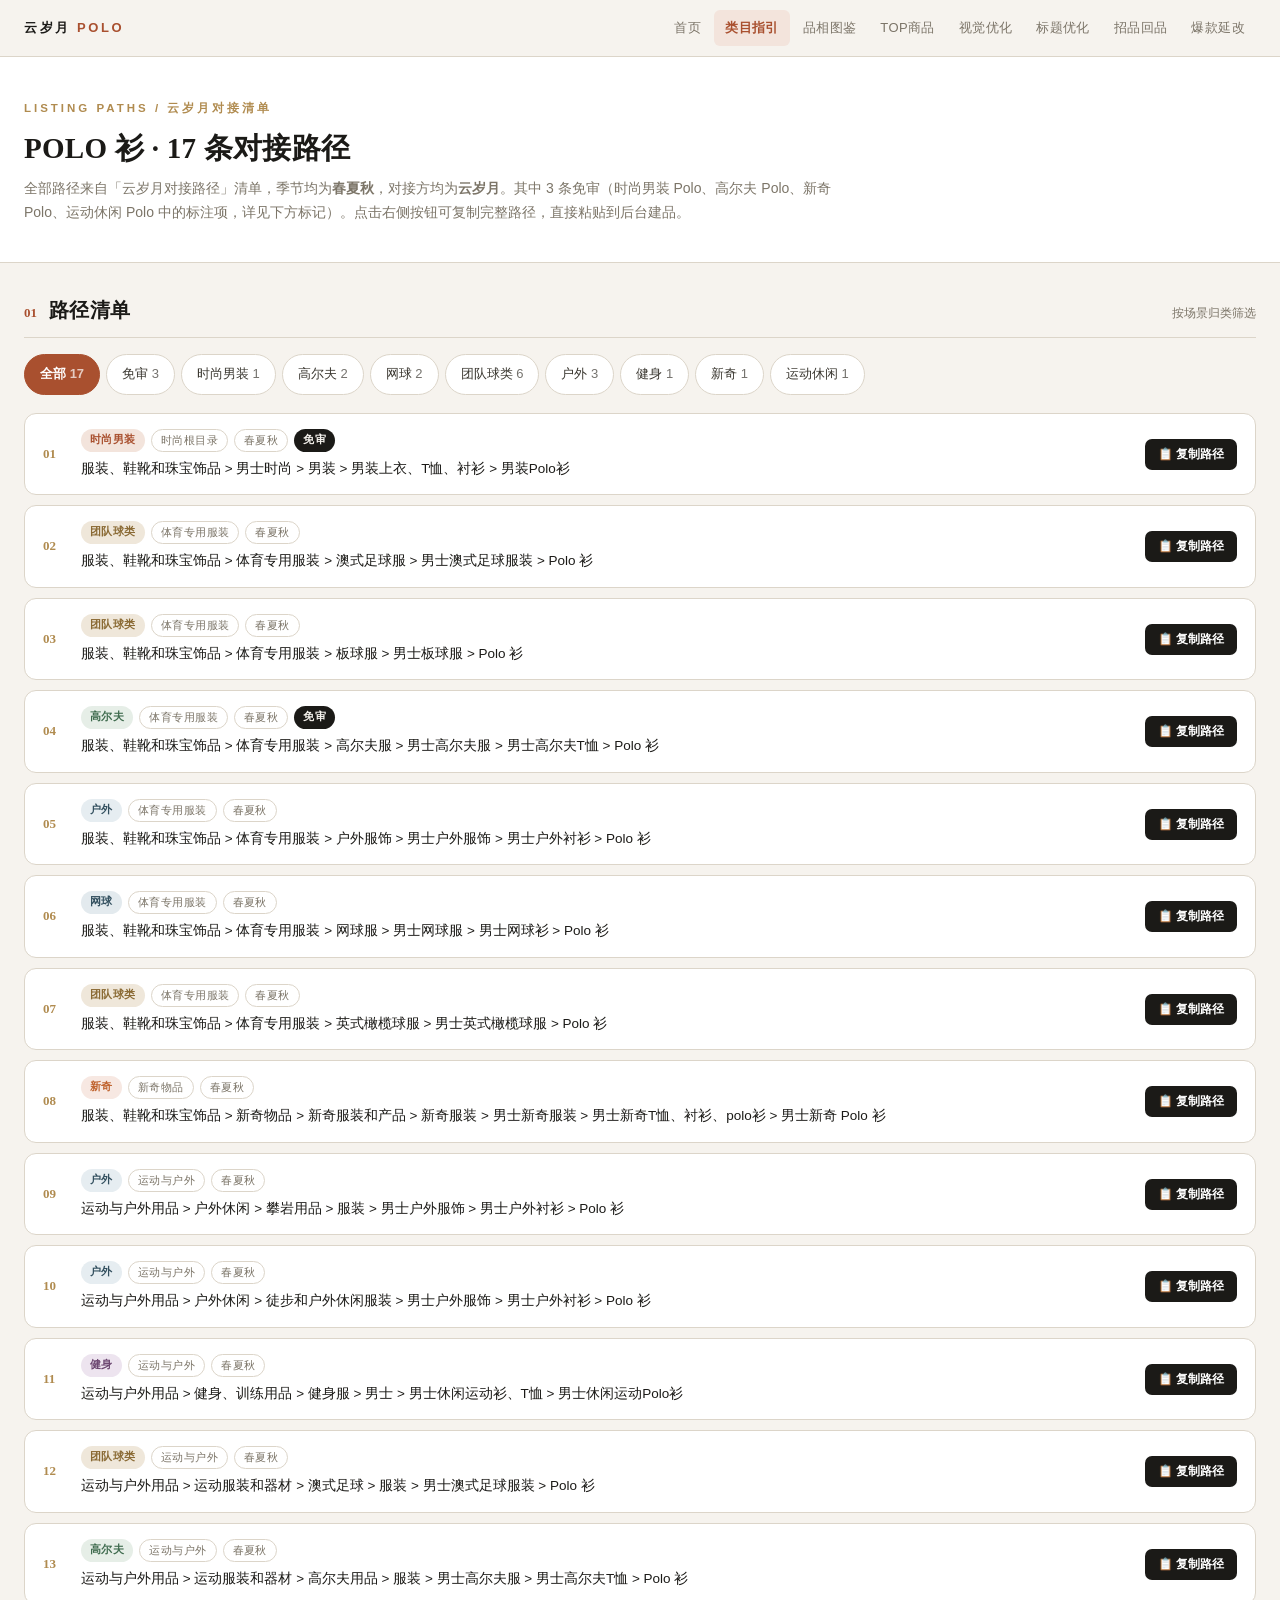
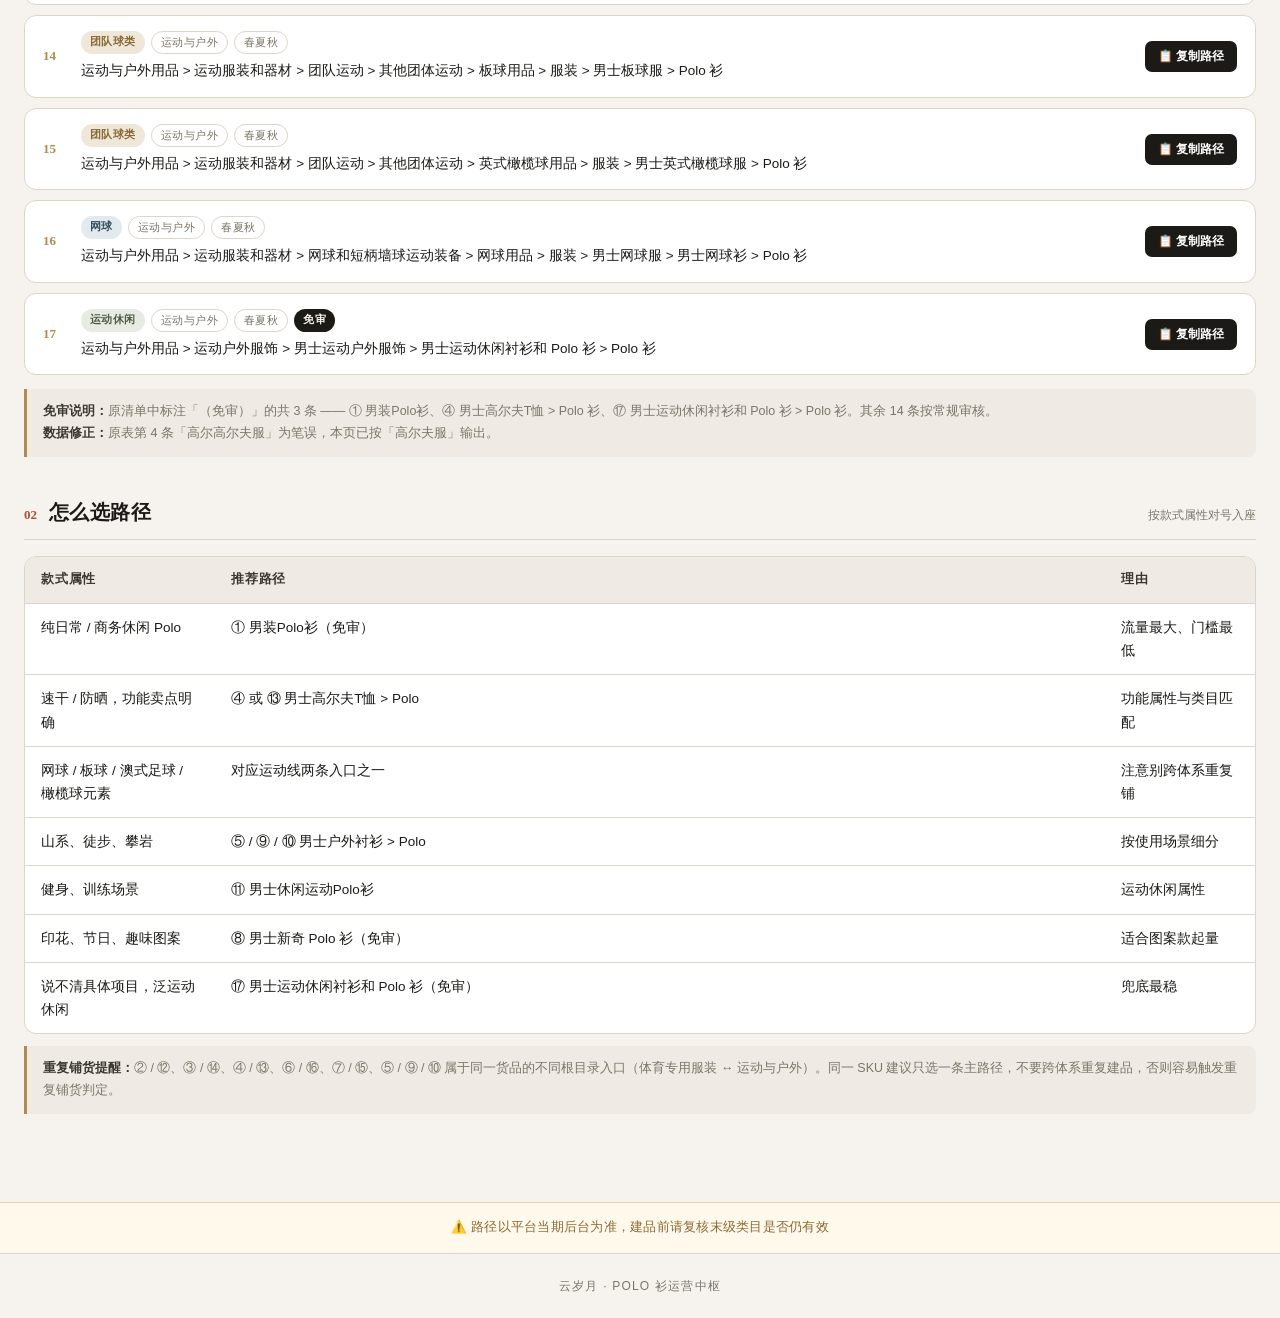
==== category-guide.html @ 5948c536 "Add files via upload" ====
<!DOCTYPE html>
<html lang="zh-CN">
<head>
<meta charset="UTF-8">
<meta name="viewport" content="width=device-width,initial-scale=1.0">
<title>类目指引 · POLO 衫对接路径</title>
<link rel="stylesheet" href="style.css">
</head>
<body>

<div class="ys-nav"><div class="in">
  <div class="brand">云岁月 <em>POLO</em></div>
  <div class="links">
    <a href="index.html">首页</a>
    <a href="category-guide.html" class="on">类目指引</a>
    <a href="appearance.html">品相图鉴</a>
    <a href="top-goods.html">TOP商品</a>
    <a href="visual.html">视觉优化</a>
    <a href="title.html">标题优化</a>
    <a href="recruit.html">招品回品</a>
    <a href="ideas.html">爆款延改</a>
  </div>
</div></div>

<div class="page-head"><div class="in">
  <div class="kicker">Listing Paths / 云岁月对接清单</div>
  <h1 class="serif">POLO 衫 · 17 条对接路径</h1>
  <p class="lead">全部路径来自「云岁月对接路径」清单，季节均为<b>春夏秋</b>，对接方均为<b>云岁月</b>。其中 3 条免审（时尚男装 Polo、高尔夫 Polo、新奇 Polo、运动休闲 Polo 中的标注项，详见下方标记）。点击右侧按钮可复制完整路径，直接粘贴到后台建品。</p>
</div></div>

<div class="container">

  <div class="section">
    <div class="section-title"><span class="no">01</span><h2>路径清单</h2><span class="hint">按场景归类筛选</span></div>
    <div class="tabs" id="tabs"><div class="tab active" onclick="filterCat('all',this)">全部 <span style="opacity:.7">17</span></div><div class="tab" onclick="filterCat('免审',this)">免审 <span style="opacity:.7">3</span></div><div class="tab" onclick="filterCat('时尚男装',this)">时尚男装 <span style="opacity:.7">1</span></div><div class="tab" onclick="filterCat('高尔夫',this)">高尔夫 <span style="opacity:.7">2</span></div><div class="tab" onclick="filterCat('网球',this)">网球 <span style="opacity:.7">2</span></div><div class="tab" onclick="filterCat('团队球类',this)">团队球类 <span style="opacity:.7">6</span></div><div class="tab" onclick="filterCat('户外',this)">户外 <span style="opacity:.7">3</span></div><div class="tab" onclick="filterCat('健身',this)">健身 <span style="opacity:.7">1</span></div><div class="tab" onclick="filterCat('新奇',this)">新奇 <span style="opacity:.7">1</span></div><div class="tab" onclick="filterCat('运动休闲',this)">运动休闲 <span style="opacity:.7">1</span></div></div>
    <div id="pathList">
    <div class="path-card" data-cat="时尚男装" data-free="1">
      <div class="path-no">01</div>
      <div class="path-main">
        <div class="path-meta"><span class="badge b-fashion">时尚男装</span><span class="badge b-season">时尚根目录</span><span class="badge b-season">春夏秋</span><span class="badge b-free">免审</span></div>
        <div class="path-text">服装、鞋靴和珠宝饰品 &gt; 男士时尚 &gt; 男装 &gt; 男装上衣、T恤、衬衫 &gt; 男装Polo衫</div>
      </div>
      <button class="copy-btn" data-path="服装、鞋靴和珠宝饰品 &gt; 男士时尚 &gt; 男装 &gt; 男装上衣、T恤、衬衫 &gt; 男装Polo衫" onclick="copyPath(this, this.dataset.path)">📋 复制路径</button>
    </div>
    <div class="path-card" data-cat="团队球类" data-free="0">
      <div class="path-no">02</div>
      <div class="path-main">
        <div class="path-meta"><span class="badge b-team">团队球类</span><span class="badge b-season">体育专用服装</span><span class="badge b-season">春夏秋</span></div>
        <div class="path-text">服装、鞋靴和珠宝饰品 &gt; 体育专用服装 &gt; 澳式足球服 &gt; 男士澳式足球服装 &gt; Polo 衫</div>
      </div>
      <button class="copy-btn" data-path="服装、鞋靴和珠宝饰品 &gt; 体育专用服装 &gt; 澳式足球服 &gt; 男士澳式足球服装 &gt; Polo 衫" onclick="copyPath(this, this.dataset.path)">📋 复制路径</button>
    </div>
    <div class="path-card" data-cat="团队球类" data-free="0">
      <div class="path-no">03</div>
      <div class="path-main">
        <div class="path-meta"><span class="badge b-team">团队球类</span><span class="badge b-season">体育专用服装</span><span class="badge b-season">春夏秋</span></div>
        <div class="path-text">服装、鞋靴和珠宝饰品 &gt; 体育专用服装 &gt; 板球服 &gt; 男士板球服 &gt; Polo 衫</div>
      </div>
      <button class="copy-btn" data-path="服装、鞋靴和珠宝饰品 &gt; 体育专用服装 &gt; 板球服 &gt; 男士板球服 &gt; Polo 衫" onclick="copyPath(this, this.dataset.path)">📋 复制路径</button>
    </div>
    <div class="path-card" data-cat="高尔夫" data-free="1">
      <div class="path-no">04</div>
      <div class="path-main">
        <div class="path-meta"><span class="badge b-golf">高尔夫</span><span class="badge b-season">体育专用服装</span><span class="badge b-season">春夏秋</span><span class="badge b-free">免审</span></div>
        <div class="path-text">服装、鞋靴和珠宝饰品 &gt; 体育专用服装 &gt; 高尔夫服 &gt; 男士高尔夫服 &gt; 男士高尔夫T恤 &gt; Polo 衫</div>
      </div>
      <button class="copy-btn" data-path="服装、鞋靴和珠宝饰品 &gt; 体育专用服装 &gt; 高尔夫服 &gt; 男士高尔夫服 &gt; 男士高尔夫T恤 &gt; Polo 衫" onclick="copyPath(this, this.dataset.path)">📋 复制路径</button>
    </div>
    <div class="path-card" data-cat="户外" data-free="0">
      <div class="path-no">05</div>
      <div class="path-main">
        <div class="path-meta"><span class="badge b-outdoor">户外</span><span class="badge b-season">体育专用服装</span><span class="badge b-season">春夏秋</span></div>
        <div class="path-text">服装、鞋靴和珠宝饰品 &gt; 体育专用服装 &gt; 户外服饰 &gt; 男士户外服饰 &gt; 男士户外衬衫 &gt; Polo 衫</div>
      </div>
      <button class="copy-btn" data-path="服装、鞋靴和珠宝饰品 &gt; 体育专用服装 &gt; 户外服饰 &gt; 男士户外服饰 &gt; 男士户外衬衫 &gt; Polo 衫" onclick="copyPath(this, this.dataset.path)">📋 复制路径</button>
    </div>
    <div class="path-card" data-cat="网球" data-free="0">
      <div class="path-no">06</div>
      <div class="path-main">
        <div class="path-meta"><span class="badge b-tennis">网球</span><span class="badge b-season">体育专用服装</span><span class="badge b-season">春夏秋</span></div>
        <div class="path-text">服装、鞋靴和珠宝饰品 &gt; 体育专用服装 &gt; 网球服 &gt; 男士网球服 &gt; 男士网球衫 &gt; Polo 衫</div>
      </div>
      <button class="copy-btn" data-path="服装、鞋靴和珠宝饰品 &gt; 体育专用服装 &gt; 网球服 &gt; 男士网球服 &gt; 男士网球衫 &gt; Polo 衫" onclick="copyPath(this, this.dataset.path)">📋 复制路径</button>
    </div>
    <div class="path-card" data-cat="团队球类" data-free="0">
      <div class="path-no">07</div>
      <div class="path-main">
        <div class="path-meta"><span class="badge b-team">团队球类</span><span class="badge b-season">体育专用服装</span><span class="badge b-season">春夏秋</span></div>
        <div class="path-text">服装、鞋靴和珠宝饰品 &gt; 体育专用服装 &gt; 英式橄榄球服 &gt; 男士英式橄榄球服 &gt; Polo 衫</div>
      </div>
      <button class="copy-btn" data-path="服装、鞋靴和珠宝饰品 &gt; 体育专用服装 &gt; 英式橄榄球服 &gt; 男士英式橄榄球服 &gt; Polo 衫" onclick="copyPath(this, this.dataset.path)">📋 复制路径</button>
    </div>
    <div class="path-card" data-cat="新奇" data-free="0">
      <div class="path-no">08</div>
      <div class="path-main">
        <div class="path-meta"><span class="badge b-novelty">新奇</span><span class="badge b-season">新奇物品</span><span class="badge b-season">春夏秋</span></div>
        <div class="path-text">服装、鞋靴和珠宝饰品 &gt; 新奇物品 &gt; 新奇服装和产品 &gt; 新奇服装 &gt; 男士新奇服装 &gt; 男士新奇T恤、衬衫、polo衫 &gt; 男士新奇 Polo 衫</div>
      </div>
      <button class="copy-btn" data-path="服装、鞋靴和珠宝饰品 &gt; 新奇物品 &gt; 新奇服装和产品 &gt; 新奇服装 &gt; 男士新奇服装 &gt; 男士新奇T恤、衬衫、polo衫 &gt; 男士新奇 Polo 衫" onclick="copyPath(this, this.dataset.path)">📋 复制路径</button>
    </div>
    <div class="path-card" data-cat="户外" data-free="0">
      <div class="path-no">09</div>
      <div class="path-main">
        <div class="path-meta"><span class="badge b-outdoor">户外</span><span class="badge b-season">运动与户外</span><span class="badge b-season">春夏秋</span></div>
        <div class="path-text">运动与户外用品 &gt; 户外休闲 &gt; 攀岩用品 &gt; 服装 &gt; 男士户外服饰 &gt; 男士户外衬衫 &gt; Polo 衫</div>
      </div>
      <button class="copy-btn" data-path="运动与户外用品 &gt; 户外休闲 &gt; 攀岩用品 &gt; 服装 &gt; 男士户外服饰 &gt; 男士户外衬衫 &gt; Polo 衫" onclick="copyPath(this, this.dataset.path)">📋 复制路径</button>
    </div>
    <div class="path-card" data-cat="户外" data-free="0">
      <div class="path-no">10</div>
      <div class="path-main">
        <div class="path-meta"><span class="badge b-outdoor">户外</span><span class="badge b-season">运动与户外</span><span class="badge b-season">春夏秋</span></div>
        <div class="path-text">运动与户外用品 &gt; 户外休闲 &gt; 徒步和户外休闲服装 &gt; 男士户外服饰 &gt; 男士户外衬衫 &gt; Polo 衫</div>
      </div>
      <button class="copy-btn" data-path="运动与户外用品 &gt; 户外休闲 &gt; 徒步和户外休闲服装 &gt; 男士户外服饰 &gt; 男士户外衬衫 &gt; Polo 衫" onclick="copyPath(this, this.dataset.path)">📋 复制路径</button>
    </div>
    <div class="path-card" data-cat="健身" data-free="0">
      <div class="path-no">11</div>
      <div class="path-main">
        <div class="path-meta"><span class="badge b-fitness">健身</span><span class="badge b-season">运动与户外</span><span class="badge b-season">春夏秋</span></div>
        <div class="path-text">运动与户外用品 &gt; 健身、训练用品 &gt; 健身服 &gt; 男士 &gt; 男士休闲运动衫、T恤 &gt; 男士休闲运动Polo衫</div>
      </div>
      <button class="copy-btn" data-path="运动与户外用品 &gt; 健身、训练用品 &gt; 健身服 &gt; 男士 &gt; 男士休闲运动衫、T恤 &gt; 男士休闲运动Polo衫" onclick="copyPath(this, this.dataset.path)">📋 复制路径</button>
    </div>
    <div class="path-card" data-cat="团队球类" data-free="0">
      <div class="path-no">12</div>
      <div class="path-main">
        <div class="path-meta"><span class="badge b-team">团队球类</span><span class="badge b-season">运动与户外</span><span class="badge b-season">春夏秋</span></div>
        <div class="path-text">运动与户外用品 &gt; 运动服装和器材 &gt; 澳式足球 &gt; 服装 &gt; 男士澳式足球服装 &gt; Polo 衫</div>
      </div>
      <button class="copy-btn" data-path="运动与户外用品 &gt; 运动服装和器材 &gt; 澳式足球 &gt; 服装 &gt; 男士澳式足球服装 &gt; Polo 衫" onclick="copyPath(this, this.dataset.path)">📋 复制路径</button>
    </div>
    <div class="path-card" data-cat="高尔夫" data-free="0">
      <div class="path-no">13</div>
      <div class="path-main">
        <div class="path-meta"><span class="badge b-golf">高尔夫</span><span class="badge b-season">运动与户外</span><span class="badge b-season">春夏秋</span></div>
        <div class="path-text">运动与户外用品 &gt; 运动服装和器材 &gt; 高尔夫用品 &gt; 服装 &gt; 男士高尔夫服 &gt; 男士高尔夫T恤 &gt; Polo 衫</div>
      </div>
      <button class="copy-btn" data-path="运动与户外用品 &gt; 运动服装和器材 &gt; 高尔夫用品 &gt; 服装 &gt; 男士高尔夫服 &gt; 男士高尔夫T恤 &gt; Polo 衫" onclick="copyPath(this, this.dataset.path)">📋 复制路径</button>
    </div>
    <div class="path-card" data-cat="团队球类" data-free="0">
      <div class="path-no">14</div>
      <div class="path-main">
        <div class="path-meta"><span class="badge b-team">团队球类</span><span class="badge b-season">运动与户外</span><span class="badge b-season">春夏秋</span></div>
        <div class="path-text">运动与户外用品 &gt; 运动服装和器材 &gt; 团队运动 &gt; 其他团体运动 &gt; 板球用品 &gt; 服装 &gt; 男士板球服 &gt; Polo 衫</div>
      </div>
      <button class="copy-btn" data-path="运动与户外用品 &gt; 运动服装和器材 &gt; 团队运动 &gt; 其他团体运动 &gt; 板球用品 &gt; 服装 &gt; 男士板球服 &gt; Polo 衫" onclick="copyPath(this, this.dataset.path)">📋 复制路径</button>
    </div>
    <div class="path-card" data-cat="团队球类" data-free="0">
      <div class="path-no">15</div>
      <div class="path-main">
        <div class="path-meta"><span class="badge b-team">团队球类</span><span class="badge b-season">运动与户外</span><span class="badge b-season">春夏秋</span></div>
        <div class="path-text">运动与户外用品 &gt; 运动服装和器材 &gt; 团队运动 &gt; 其他团体运动 &gt; 英式橄榄球用品 &gt; 服装 &gt; 男士英式橄榄球服 &gt; Polo 衫</div>
      </div>
      <button class="copy-btn" data-path="运动与户外用品 &gt; 运动服装和器材 &gt; 团队运动 &gt; 其他团体运动 &gt; 英式橄榄球用品 &gt; 服装 &gt; 男士英式橄榄球服 &gt; Polo 衫" onclick="copyPath(this, this.dataset.path)">📋 复制路径</button>
    </div>
    <div class="path-card" data-cat="网球" data-free="0">
      <div class="path-no">16</div>
      <div class="path-main">
        <div class="path-meta"><span class="badge b-tennis">网球</span><span class="badge b-season">运动与户外</span><span class="badge b-season">春夏秋</span></div>
        <div class="path-text">运动与户外用品 &gt; 运动服装和器材 &gt; 网球和短柄墙球运动装备 &gt; 网球用品 &gt; 服装 &gt; 男士网球服 &gt; 男士网球衫 &gt; Polo 衫</div>
      </div>
      <button class="copy-btn" data-path="运动与户外用品 &gt; 运动服装和器材 &gt; 网球和短柄墙球运动装备 &gt; 网球用品 &gt; 服装 &gt; 男士网球服 &gt; 男士网球衫 &gt; Polo 衫" onclick="copyPath(this, this.dataset.path)">📋 复制路径</button>
    </div>
    <div class="path-card" data-cat="运动休闲" data-free="1">
      <div class="path-no">17</div>
      <div class="path-main">
        <div class="path-meta"><span class="badge b-active">运动休闲</span><span class="badge b-season">运动与户外</span><span class="badge b-season">春夏秋</span><span class="badge b-free">免审</span></div>
        <div class="path-text">运动与户外用品 &gt; 运动户外服饰 &gt; 男士运动户外服饰 &gt; 男士运动休闲衬衫和 Polo 衫 &gt; Polo 衫</div>
      </div>
      <button class="copy-btn" data-path="运动与户外用品 &gt; 运动户外服饰 &gt; 男士运动户外服饰 &gt; 男士运动休闲衬衫和 Polo 衫 &gt; Polo 衫" onclick="copyPath(this, this.dataset.path)">📋 复制路径</button>
    </div>
    </div>
    <div id="emptyTip" style="display:none;text-align:center;color:var(--muted);padding:40px 0;font-size:13px">该分类暂无路径</div>
    <div class="note" style="margin-top:14px">
      <b>免审说明：</b>原清单中标注「（免审）」的共 3 条 —— ① 男装Polo衫、④ 男士高尔夫T恤 &gt; Polo 衫、⑰ 男士运动休闲衬衫和 Polo 衫 &gt; Polo 衫。其余 14 条按常规审核。<br>
      <b>数据修正：</b>原表第 4 条「高尔高尔夫服」为笔误，本页已按「高尔夫服」输出。
    </div>
  </div>

  <div class="section">
    <div class="section-title"><span class="no">02</span><h2>怎么选路径</h2><span class="hint">按款式属性对号入座</span></div>
    <div class="tablewrap">
      <table>
        <thead><tr><th style="width:190px">款式属性</th><th>推荐路径</th><th style="width:150px">理由</th></tr></thead>
        <tbody>
          <tr><td>纯日常 / 商务休闲 Polo</td><td>① 男装Polo衫（免审）</td><td>流量最大、门槛最低</td></tr>
          <tr><td>速干 / 防晒，功能卖点明确</td><td>④ 或 ⑬ 男士高尔夫T恤 &gt; Polo</td><td>功能属性与类目匹配</td></tr>
          <tr><td>网球 / 板球 / 澳式足球 / 橄榄球元素</td><td>对应运动线两条入口之一</td><td>注意别跨体系重复铺</td></tr>
          <tr><td>山系、徒步、攀岩</td><td>⑤ / ⑨ / ⑩ 男士户外衬衫 &gt; Polo</td><td>按使用场景细分</td></tr>
          <tr><td>健身、训练场景</td><td>⑪ 男士休闲运动Polo衫</td><td>运动休闲属性</td></tr>
          <tr><td>印花、节日、趣味图案</td><td>⑧ 男士新奇 Polo 衫（免审）</td><td>适合图案款起量</td></tr>
          <tr><td>说不清具体项目，泛运动休闲</td><td>⑰ 男士运动休闲衬衫和 Polo 衫（免审）</td><td>兜底最稳</td></tr>
        </tbody>
      </table>
    </div>
    <div class="note" style="margin-top:12px">
      <b>重复铺货提醒：</b>② / ⑫、③ / ⑭、④ / ⑬、⑥ / ⑯、⑦ / ⑮、⑤ / ⑨ / ⑩ 属于同一货品的不同根目录入口（体育专用服装 ↔ 运动与户外）。同一 SKU 建议只选一条主路径，不要跨体系重复建品，否则容易触发重复铺货判定。
    </div>
  </div>

</div>

<div class="disclaimer">⚠️ 路径以平台当期后台为准，建品前请复核末级类目是否仍有效</div>
<div class="footer">云岁月 · POLO 衫运营中枢</div>

<script>
function copyPath(btn, text){
  var done = function(){
    var old = btn.innerHTML;
    btn.innerHTML = '✅ 已复制';
    btn.classList.add('copied');
    setTimeout(function(){ btn.innerHTML = old; btn.classList.remove('copied'); }, 1800);
  };
  if(navigator.clipboard && navigator.clipboard.writeText){
    navigator.clipboard.writeText(text).then(done).catch(function(){ fallback(text, done); });
  } else { fallback(text, done); }
}
function fallback(text, done){
  var ta = document.createElement('textarea');
  ta.value = text; ta.style.position='fixed'; ta.style.opacity='0';
  document.body.appendChild(ta); ta.select();
  try{ document.execCommand('copy'); done(); }catch(e){ alert('复制失败，请手动选择路径文本'); }
  document.body.removeChild(ta);
}
function filterCat(cat, tab){
  document.querySelectorAll('#tabs .tab').forEach(function(t){ t.classList.remove('active'); });
  tab.classList.add('active');
  var shown = 0;
  document.querySelectorAll('#pathList .path-card').forEach(function(c){
    var ok = cat === 'all' || (cat === '免审' ? c.dataset.free === '1' : c.dataset.cat === cat);
    c.style.display = ok ? '' : 'none';
    if(ok) shown++;
  });
  document.getElementById('emptyTip').style.display = shown ? 'none' : 'block';
}
</script>
</body>
</html>
---- style.css ----
/* ===== 云岁月 · POLO 衫运营中枢 ===== */
:root{
  --paper:#F6F3EE; --paper2:#EFEBE4; --panel:#FFFFFF;
  --ink:#1B1A17; --ink2:#3A3730; --muted:#7C7568; --line:#DCD5C9;
  --rust:#A9502F; --rust-soft:#F3E4DC; --slate:#33505F; --slate-soft:#E3EAEE;
  --gold:#B08B4F; --green:#3F6B4E; --green-soft:#E6EEE7;
  --shadow:0 1px 2px rgba(27,26,23,.05),0 10px 28px rgba(27,26,23,.06);
}
*{margin:0;padding:0;box-sizing:border-box}
body{
  background:var(--paper);color:var(--ink);line-height:1.72;font-size:15px;
  font-family:"PingFang SC","Hiragino Sans GB","Microsoft YaHei",-apple-system,BlinkMacSystemFont,"Segoe UI",sans-serif;
  -webkit-font-smoothing:antialiased;
}
a{text-decoration:none;color:inherit}
img{max-width:100%}
.serif{font-family:Georgia,"Times New Roman","Songti SC","Noto Serif SC",serif}

/* ---------- 顶部导航 ---------- */
.ys-nav{position:sticky;top:0;z-index:900;background:rgba(246,243,238,.94);
  backdrop-filter:blur(10px);border-bottom:1px solid var(--line)}
.ys-nav .in{max-width:1320px;margin:0 auto;padding:0 24px;height:56px;display:flex;align-items:center;gap:26px}
.ys-nav .brand{font-size:13px;letter-spacing:.2em;font-weight:700;white-space:nowrap}
.ys-nav .brand em{color:var(--rust);font-style:normal}
.ys-nav .links{margin-left:auto;display:flex;gap:2px;flex-wrap:wrap}
.ys-nav .links a{font-size:13px;color:var(--muted);padding:7px 11px;border-radius:6px;letter-spacing:.03em;transition:.18s}
.ys-nav .links a:hover{color:var(--ink);background:var(--paper2)}
.ys-nav .links a.on{color:var(--rust);font-weight:600;background:var(--rust-soft)}
@media(max-width:900px){
  .ys-nav .in{height:auto;padding:10px 16px;flex-direction:column;align-items:flex-start;gap:6px}
  .ys-nav .links{margin-left:0}
}

/* ---------- 页面头 ---------- */
.page-head{background:var(--panel);border-bottom:1px solid var(--line);padding:42px 24px 38px}
.page-head .in{max-width:1320px;margin:0 auto}
.kicker{font-size:11.5px;letter-spacing:.26em;color:var(--gold);font-weight:600;text-transform:uppercase}
.page-head h1{font-size:29px;line-height:1.35;margin:10px 0 8px;letter-spacing:.01em}
.page-head .lead{color:var(--muted);font-size:14px;max-width:840px}

.container{max-width:1320px;margin:0 auto;padding:30px 24px 20px}
.section{margin-bottom:38px}
.section-title{display:flex;align-items:baseline;gap:12px;margin-bottom:16px;padding-bottom:10px;border-bottom:1px solid var(--line);flex-wrap:wrap}
.section-title h2{font-size:20px;letter-spacing:.02em}
.section-title .no{font-family:Georgia,serif;font-size:13px;color:var(--rust);font-weight:700}
.section-title .hint{margin-left:auto;font-size:12px;color:var(--muted)}

/* ---------- 卡片 ---------- */
.card{background:var(--panel);border:1px solid var(--line);border-radius:14px;padding:26px;box-shadow:var(--shadow);margin-bottom:18px}
.card h2{font-size:19px;margin-bottom:12px}
.card h3{font-size:16px;color:var(--rust);margin:16px 0 8px}
.card p{color:var(--ink2);font-size:14px}

/* ---------- 统计 ---------- */
.stats{display:grid;grid-template-columns:repeat(auto-fit,minmax(140px,1fr));gap:14px;margin-top:26px}
.stat{background:var(--panel);border:1px solid var(--line);border-radius:12px;padding:18px 14px;text-align:center}
.stat .n{font-family:Georgia,serif;font-size:29px;font-weight:700;color:var(--rust);line-height:1.2}
.stat .l{font-size:12px;color:var(--muted);margin-top:4px;letter-spacing:.06em}

/* ---------- 入口卡 ---------- */
.entrance-grid{display:grid;grid-template-columns:repeat(auto-fit,minmax(228px,1fr));gap:16px}
.entrance-card{display:block;background:var(--panel);border:1px solid var(--line);border-radius:14px;padding:24px 20px;transition:.22s;box-shadow:var(--shadow)}
.entrance-card:hover{transform:translateY(-4px);border-color:var(--rust);box-shadow:0 14px 30px rgba(169,80,47,.14)}
.entrance-card .icon{font-size:25px;margin-bottom:10px}
.entrance-card .title{font-size:16px;font-weight:700}
.entrance-card .desc{font-size:12.5px;color:var(--muted);margin-top:6px;line-height:1.6}
.entrance-card .tagline{display:inline-block;margin-top:12px;font-size:11px;letter-spacing:.08em;color:var(--rust);background:var(--rust-soft);padding:2px 9px;border-radius:20px}

/* ---------- 标签页 ---------- */
.tabs{display:flex;gap:6px;flex-wrap:wrap;margin-bottom:18px}
.tab{padding:8px 15px;font-size:13px;color:var(--ink2);background:var(--panel);border:1px solid var(--line);border-radius:999px;cursor:pointer;transition:.18s;white-space:nowrap}
.tab:hover{border-color:var(--rust);color:var(--rust)}
.tab.active{background:var(--rust);border-color:var(--rust);color:#fff;font-weight:600}

/* ---------- 路径卡 ---------- */
.path-card{background:var(--panel);border:1px solid var(--line);border-radius:12px;padding:15px 18px;margin-bottom:10px;display:flex;align-items:center;gap:14px;transition:.18s}
.path-card:hover{border-color:var(--rust);box-shadow:0 6px 18px rgba(169,80,47,.1)}
.path-no{font-family:Georgia,serif;font-size:13px;color:var(--gold);font-weight:700;min-width:24px}
.path-main{flex:1;min-width:0}
.path-text{font-size:13.5px;color:var(--ink);word-break:break-all;line-height:1.6}
.path-meta{display:flex;gap:6px;flex-wrap:wrap;margin-bottom:6px}
.badge{display:inline-block;font-size:11px;padding:1px 9px;border-radius:20px;letter-spacing:.04em;font-weight:600}
.b-fashion{background:var(--rust-soft);color:var(--rust)}
.b-golf{background:var(--green-soft);color:var(--green)}
.b-tennis{background:var(--slate-soft);color:var(--slate)}
.b-team{background:#EFE7DA;color:#8A6A34}
.b-outdoor{background:#E6EDF1;color:#33505F}
.b-fitness{background:#EDE4EF;color:#6B4670}
.b-novelty{background:#F7E8E2;color:#C0642F}
.b-active{background:#E8EAE4;color:#4F5B45}
.b-free{background:#1B1A17;color:#F6F3EE}
.b-season{background:transparent;color:var(--muted);border:1px solid var(--line);font-weight:400}
.copy-btn{padding:7px 13px;font-size:12px;background:var(--ink);color:#fff;border:none;border-radius:7px;cursor:pointer;white-space:nowrap;transition:.2s;font-weight:600}
.copy-btn:hover{background:var(--rust)}
.copy-btn.copied{background:var(--green)}
@media(max-width:640px){
  .path-card{flex-wrap:wrap}
  .copy-btn{width:100%}
}

/* ---------- 表格 ---------- */
.tablewrap{overflow-x:auto;border:1px solid var(--line);border-radius:12px;background:var(--panel)}
table{width:100%;border-collapse:collapse;font-size:13.5px;min-width:640px}
th,td{padding:12px 16px;text-align:left;border-bottom:1px solid var(--line);vertical-align:top}
th{background:var(--paper2);font-size:12.5px;letter-spacing:.06em;color:var(--ink2);font-weight:700}
tr:last-child td{border-bottom:none}

/* ---------- 双栏品相对照 ---------- */
.duo{display:grid;grid-template-columns:1fr 1fr;gap:16px}
@media(max-width:900px){.duo{grid-template-columns:1fr}}
.panel{border:1px solid var(--line);border-radius:14px;padding:22px;background:var(--panel)}
.panel.s{border-top:4px solid var(--rust)}
.panel.a{border-top:4px solid var(--slate)}
.panel .tag{font-size:11px;letter-spacing:.14em;font-weight:700;padding:2px 9px;border-radius:20px;display:inline-block}
.panel.s .tag{background:var(--rust-soft);color:var(--rust)}
.panel.a .tag{background:var(--slate-soft);color:var(--slate)}
.panel h3{font-size:17px;margin:10px 0 6px}
.panel h3 span{font-size:12px;color:var(--muted);font-weight:400;margin-left:6px}
.panel .sum{font-size:13px;color:var(--muted);margin-bottom:12px}
.feats{list-style:none}
.feats li{display:flex;gap:10px;padding:7px 0;border-bottom:1px dashed var(--line);font-size:13px}
.feats li:last-child{border-bottom:none}
.feats li b{color:var(--rust);min-width:52px;flex-shrink:0;font-size:12.5px}
.feats li span{color:var(--ink2)}

/* ---------- 合规 ---------- */

/* ---------- 提示条 ---------- */
.note{background:var(--paper2);border-left:3px solid var(--gold);border-radius:0 8px 8px 0;padding:12px 16px;font-size:12.5px;color:var(--muted);line-height:1.75}
.note b{color:var(--ink2)}

/* ---------- 选项标签 ---------- */
.option-group{margin-bottom:16px}
.option-group h4{font-size:12.5px;letter-spacing:.08em;color:var(--slate);margin-bottom:8px;font-weight:700}
.option-tags{display:flex;flex-wrap:wrap;gap:6px}
.option-tag{padding:6px 13px;background:var(--paper2);border:1px solid var(--line);border-radius:20px;font-size:12.5px;cursor:pointer;transition:.18s;color:var(--ink2)}
.option-tag:hover{border-color:var(--rust);color:var(--rust)}
.option-tag.selected{background:var(--ink);color:#F6F3EE;border-color:var(--ink);font-weight:600}
.prompt-box{background:#141311;color:#C9D8B8;padding:18px 20px;border-radius:10px;font-family:"SFMono-Regular",Consolas,monospace;font-size:12.5px;line-height:1.9;margin:12px 0;white-space:pre-wrap;word-break:break-word;min-height:56px}
.title-result{background:#FFF9EC;border:1px solid #E4D3AE;border-radius:10px;padding:14px 16px;margin:10px 0}
.title-result .cn{font-size:15px;font-weight:700;color:var(--ink)}
.title-result .en{font-size:12.5px;color:var(--muted);font-style:italic;margin-top:4px;line-height:1.7}

/* ---------- 关键词卡 ---------- */
.kw-section{margin-bottom:18px}
.kw-section h4{font-size:12.5px;color:var(--slate);letter-spacing:.08em;margin-bottom:8px;display:flex;gap:8px;align-items:center}
.kw-section h4 .count{font-size:11px;color:var(--muted);font-weight:400;background:var(--paper2);padding:0 7px;border-radius:20px}
.kw-grid{display:grid;grid-template-columns:repeat(auto-fill,minmax(148px,1fr));gap:8px}
.kw-card{background:var(--panel);border:1px solid var(--line);border-radius:9px;padding:9px 11px;cursor:pointer;transition:.16s}
.kw-card:hover{border-color:var(--rust)}
.kw-card.selected{background:var(--ink);border-color:var(--ink)}
.kw-card.selected .kw-en,.kw-card.selected .kw-cn{color:#F6F3EE}
.kw-en{display:block;font-size:12.5px;font-weight:600;color:var(--ink)}
.kw-cn{display:block;font-size:11px;color:var(--muted);margin-top:2px}

/* ---------- 按钮 ---------- */
.btn{display:inline-block;padding:10px 20px;background:var(--ink);color:#fff;border:none;border-radius:9px;font-size:13.5px;font-weight:600;cursor:pointer;transition:.2s}
.btn:hover{background:var(--rust);transform:translateY(-1px)}
.btn-outline{background:transparent;color:var(--ink);border:1px solid var(--line)}
.btn-outline:hover{background:var(--paper2);color:var(--rust);border-color:var(--rust)}

/* ---------- 页脚 ---------- */
.disclaimer{text-align:center;padding:14px 20px;color:#8A6A34;font-size:12.5px;background:#FFF9EC;border-top:1px solid #E4D3AE;margin-top:30px;letter-spacing:.02em}
.footer{text-align:center;padding:22px;color:var(--muted);font-size:12px;background:var(--paper);border-top:1px solid var(--line);letter-spacing:.1em}

/* ---------- 图片缩放遮罩 ---------- */
.img-zoom-overlay{display:none;position:fixed;inset:0;background:rgba(20,19,17,.9);z-index:9999;justify-content:center;align-items:center;cursor:zoom-out}
.img-zoom-overlay.active{display:flex}
.img-zoom-overlay img{max-width:90%;max-height:90%;border-radius:6px}
.img-zoom-close{position:absolute;top:18px;right:28px;color:#F6F3EE;font-size:34px;cursor:pointer;line-height:1}

/* ---------- 网格图 ---------- */
.grid{display:grid;grid-template-columns:repeat(auto-fill,minmax(170px,1fr));gap:12px}
.grid img{width:100%;border-radius:8px;cursor:pointer;transition:transform .25s}
.grid img:hover{transform:scale(1.03)}

/* ---------- 通用汇总块 ---------- */
.summary-grid{display:grid;grid-template-columns:repeat(auto-fit,minmax(210px,1fr));gap:14px;margin-top:6px}
.summary-item{background:var(--paper2);border:1px solid var(--line);border-radius:10px;padding:16px}
.summary-item .num{font-family:Georgia,serif;font-size:13px;color:var(--rust);font-weight:700;letter-spacing:.1em}
.summary-item .title{font-size:14.5px;font-weight:700;margin:4px 0 4px}
.summary-item .desc{font-size:12px;color:var(--muted);line-height:1.7}
.info-banner{background:var(--panel);border:1px solid var(--line);border-left:4px solid var(--rust);border-radius:0 10px 10px 0;padding:16px 20px;margin-bottom:18px}
.info-banner h3{font-size:15px;margin-bottom:4px}
.info-banner p{font-size:12.5px;color:var(--muted)}
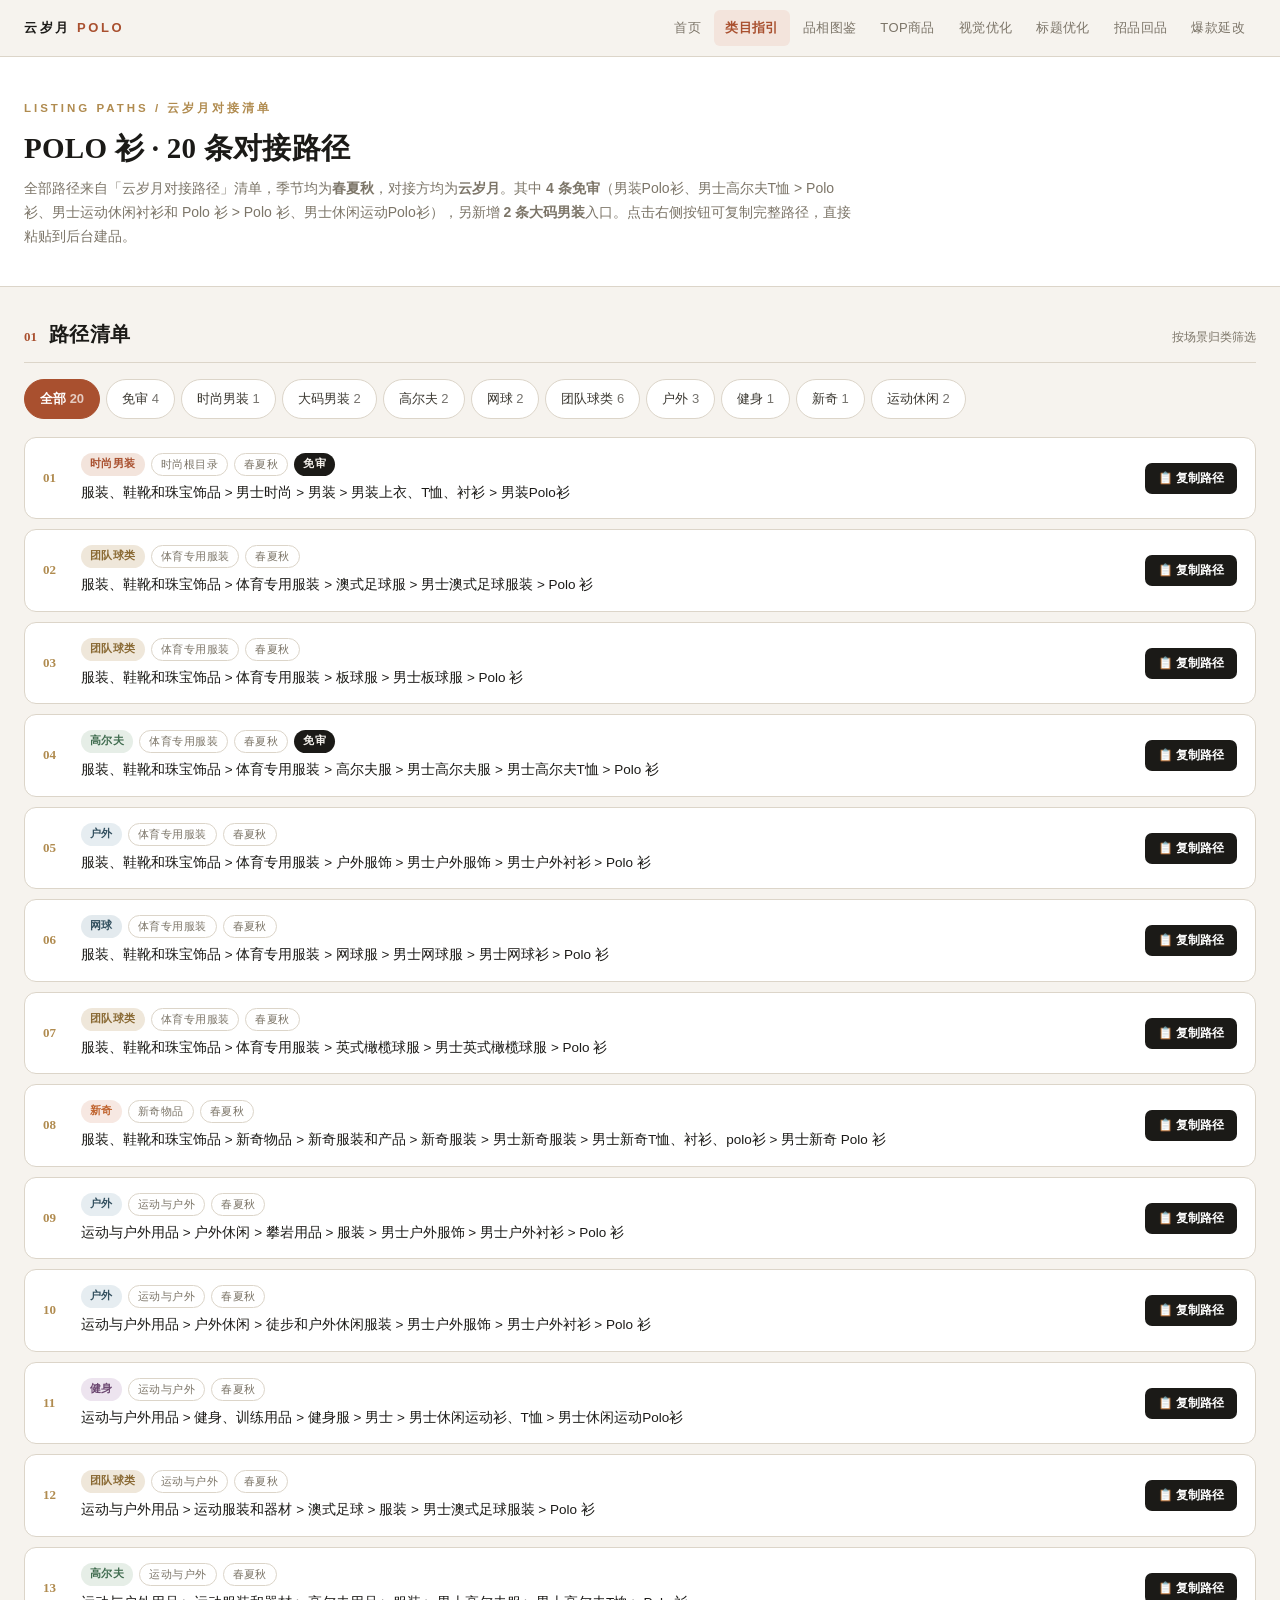
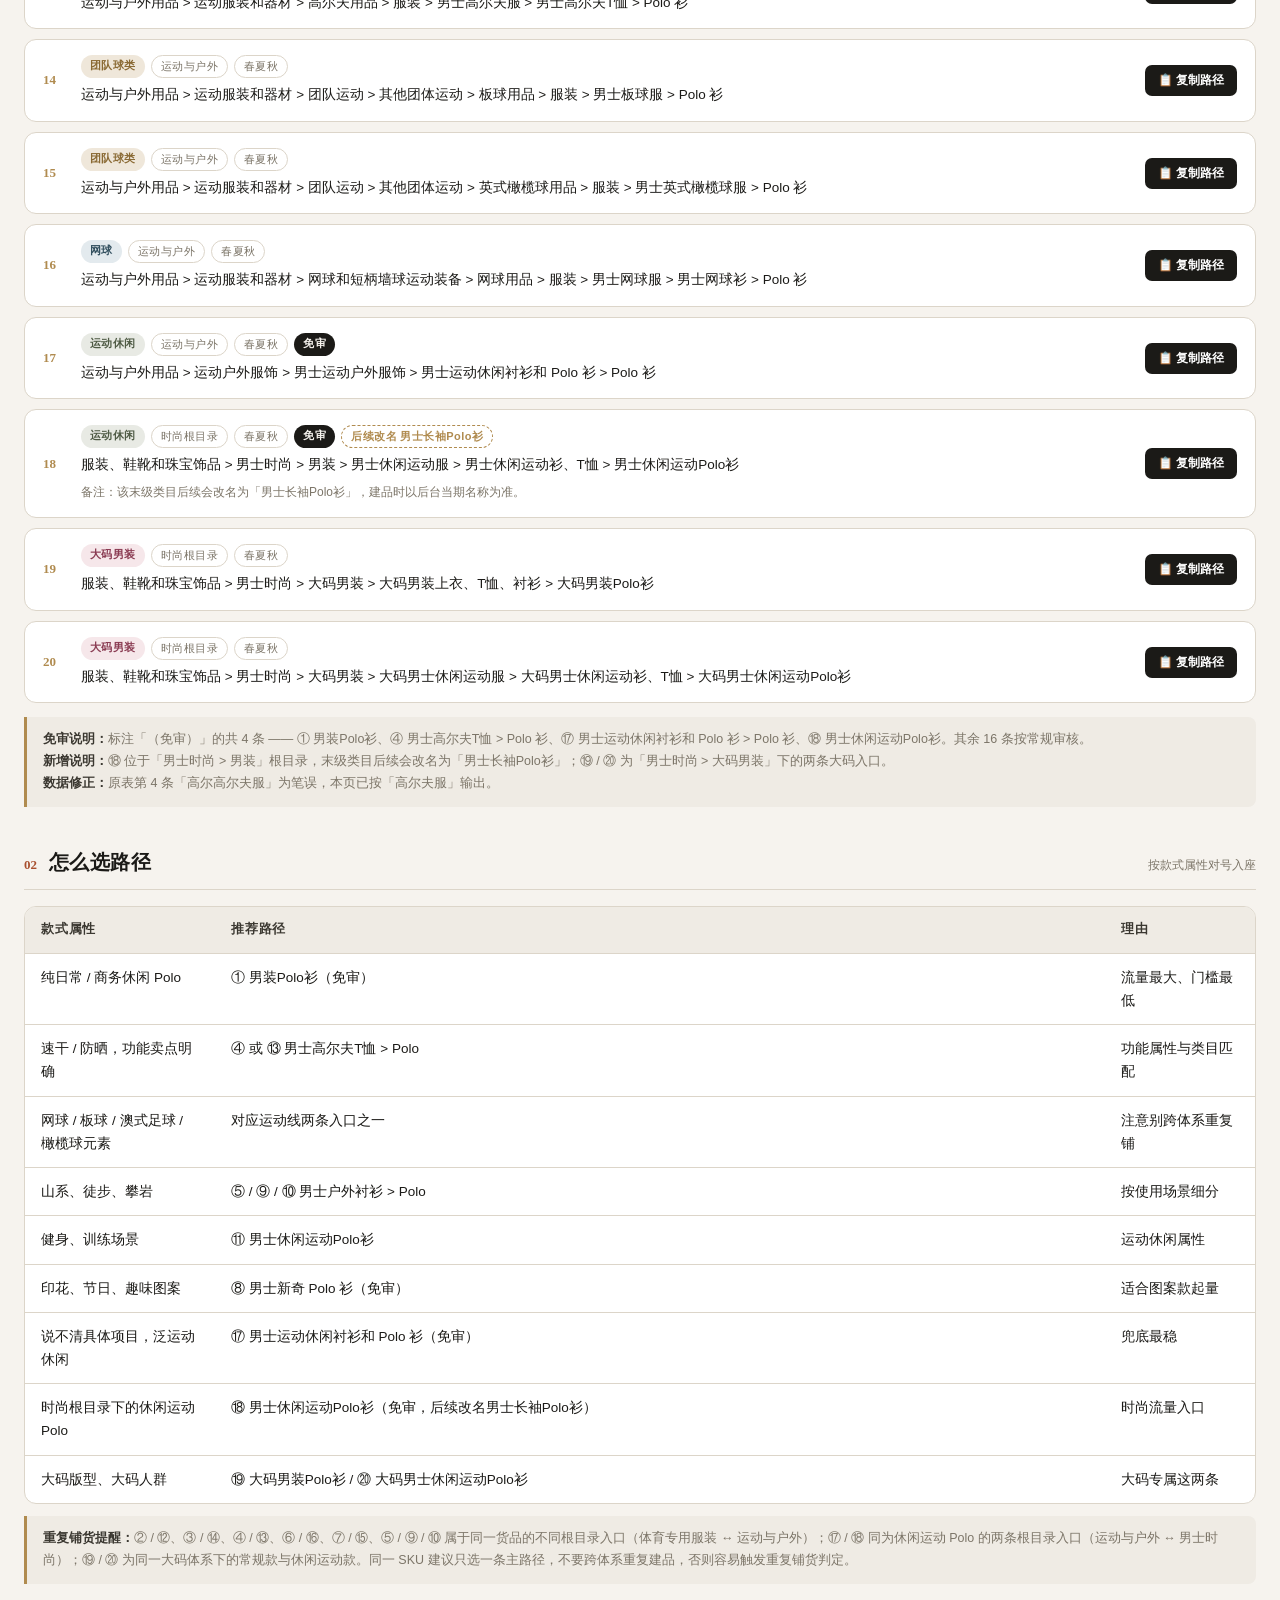
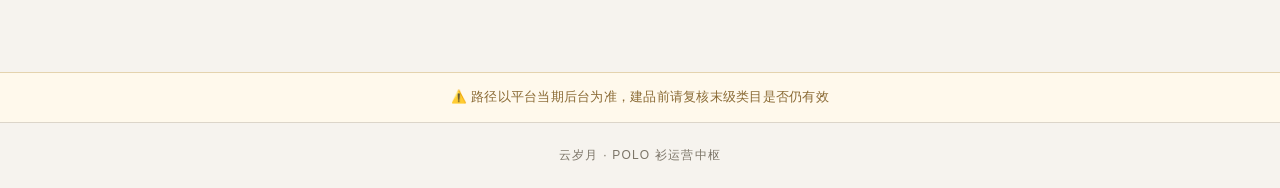
==== commit cae79958: "Add files via upload" ====
--- a/category-guide.html
+++ b/category-guide.html
@@ -24,15 +24,15 @@
 
 <div class="page-head"><div class="in">
   <div class="kicker">Listing Paths / 云岁月对接清单</div>
-  <h1 class="serif">POLO 衫 · 17 条对接路径</h1>
-  <p class="lead">全部路径来自「云岁月对接路径」清单，季节均为<b>春夏秋</b>，对接方均为<b>云岁月</b>。其中 3 条免审（时尚男装 Polo、高尔夫 Polo、新奇 Polo、运动休闲 Polo 中的标注项，详见下方标记）。点击右侧按钮可复制完整路径，直接粘贴到后台建品。</p>
+  <h1 class="serif">POLO 衫 · 20 条对接路径</h1>
+  <p class="lead">全部路径来自「云岁月对接路径」清单，季节均为<b>春夏秋</b>，对接方均为<b>云岁月</b>。其中 <b>4 条免审</b>（男装Polo衫、男士高尔夫T恤 &gt; Polo 衫、男士运动休闲衬衫和 Polo 衫 &gt; Polo 衫、男士休闲运动Polo衫），另新增 <b>2 条大码男装</b>入口。点击右侧按钮可复制完整路径，直接粘贴到后台建品。</p>
 </div></div>
 
 <div class="container">
 
   <div class="section">
     <div class="section-title"><span class="no">01</span><h2>路径清单</h2><span class="hint">按场景归类筛选</span></div>
-    <div class="tabs" id="tabs"><div class="tab active" onclick="filterCat('all',this)">全部 <span style="opacity:.7">17</span></div><div class="tab" onclick="filterCat('免审',this)">免审 <span style="opacity:.7">3</span></div><div class="tab" onclick="filterCat('时尚男装',this)">时尚男装 <span style="opacity:.7">1</span></div><div class="tab" onclick="filterCat('高尔夫',this)">高尔夫 <span style="opacity:.7">2</span></div><div class="tab" onclick="filterCat('网球',this)">网球 <span style="opacity:.7">2</span></div><div class="tab" onclick="filterCat('团队球类',this)">团队球类 <span style="opacity:.7">6</span></div><div class="tab" onclick="filterCat('户外',this)">户外 <span style="opacity:.7">3</span></div><div class="tab" onclick="filterCat('健身',this)">健身 <span style="opacity:.7">1</span></div><div class="tab" onclick="filterCat('新奇',this)">新奇 <span style="opacity:.7">1</span></div><div class="tab" onclick="filterCat('运动休闲',this)">运动休闲 <span style="opacity:.7">1</span></div></div>
+    <div class="tabs" id="tabs"><div class="tab active" onclick="filterCat('all',this)">全部 <span style="opacity:.7">20</span></div><div class="tab" onclick="filterCat('免审',this)">免审 <span style="opacity:.7">4</span></div><div class="tab" onclick="filterCat('时尚男装',this)">时尚男装 <span style="opacity:.7">1</span></div><div class="tab" onclick="filterCat('大码男装',this)">大码男装 <span style="opacity:.7">2</span></div><div class="tab" onclick="filterCat('高尔夫',this)">高尔夫 <span style="opacity:.7">2</span></div><div class="tab" onclick="filterCat('网球',this)">网球 <span style="opacity:.7">2</span></div><div class="tab" onclick="filterCat('团队球类',this)">团队球类 <span style="opacity:.7">6</span></div><div class="tab" onclick="filterCat('户外',this)">户外 <span style="opacity:.7">3</span></div><div class="tab" onclick="filterCat('健身',this)">健身 <span style="opacity:.7">1</span></div><div class="tab" onclick="filterCat('新奇',this)">新奇 <span style="opacity:.7">1</span></div><div class="tab" onclick="filterCat('运动休闲',this)">运动休闲 <span style="opacity:.7">2</span></div></div>
     <div id="pathList">
     <div class="path-card" data-cat="时尚男装" data-free="1">
       <div class="path-no">01</div>
@@ -170,10 +170,36 @@
       </div>
       <button class="copy-btn" data-path="运动与户外用品 &gt; 运动户外服饰 &gt; 男士运动户外服饰 &gt; 男士运动休闲衬衫和 Polo 衫 &gt; Polo 衫" onclick="copyPath(this, this.dataset.path)">📋 复制路径</button>
     </div>
+    <div class="path-card" data-cat="运动休闲" data-free="1">
+      <div class="path-no">18</div>
+      <div class="path-main">
+        <div class="path-meta"><span class="badge b-active">运动休闲</span><span class="badge b-season">时尚根目录</span><span class="badge b-season">春夏秋</span><span class="badge b-free">免审</span><span class="badge b-note">后续改名 男士长袖Polo衫</span></div>
+        <div class="path-text">服装、鞋靴和珠宝饰品 &gt; 男士时尚 &gt; 男装 &gt; 男士休闲运动服 &gt; 男士休闲运动衫、T恤 &gt; 男士休闲运动Polo衫</div>
+<div class="path-sub">备注：该末级类目后续会改名为「男士长袖Polo衫」，建品时以后台当期名称为准。</div>
+      </div>
+      <button class="copy-btn" data-path="服装、鞋靴和珠宝饰品 &gt; 男士时尚 &gt; 男装 &gt; 男士休闲运动服 &gt; 男士休闲运动衫、T恤 &gt; 男士休闲运动Polo衫" onclick="copyPath(this, this.dataset.path)">📋 复制路径</button>
+    </div>
+    <div class="path-card" data-cat="大码男装" data-free="0">
+      <div class="path-no">19</div>
+      <div class="path-main">
+        <div class="path-meta"><span class="badge b-plus">大码男装</span><span class="badge b-season">时尚根目录</span><span class="badge b-season">春夏秋</span></div>
+        <div class="path-text">服装、鞋靴和珠宝饰品 &gt; 男士时尚 &gt; 大码男装 &gt; 大码男装上衣、T恤、衬衫 &gt; 大码男装Polo衫</div>
+      </div>
+      <button class="copy-btn" data-path="服装、鞋靴和珠宝饰品 &gt; 男士时尚 &gt; 大码男装 &gt; 大码男装上衣、T恤、衬衫 &gt; 大码男装Polo衫" onclick="copyPath(this, this.dataset.path)">📋 复制路径</button>
+    </div>
+    <div class="path-card" data-cat="大码男装" data-free="0">
+      <div class="path-no">20</div>
+      <div class="path-main">
+        <div class="path-meta"><span class="badge b-plus">大码男装</span><span class="badge b-season">时尚根目录</span><span class="badge b-season">春夏秋</span></div>
+        <div class="path-text">服装、鞋靴和珠宝饰品 &gt; 男士时尚 &gt; 大码男装 &gt; 大码男士休闲运动服 &gt; 大码男士休闲运动衫、T恤 &gt; 大码男士休闲运动Polo衫</div>
+      </div>
+      <button class="copy-btn" data-path="服装、鞋靴和珠宝饰品 &gt; 男士时尚 &gt; 大码男装 &gt; 大码男士休闲运动服 &gt; 大码男士休闲运动衫、T恤 &gt; 大码男士休闲运动Polo衫" onclick="copyPath(this, this.dataset.path)">📋 复制路径</button>
+    </div>
     </div>
     <div id="emptyTip" style="display:none;text-align:center;color:var(--muted);padding:40px 0;font-size:13px">该分类暂无路径</div>
     <div class="note" style="margin-top:14px">
-      <b>免审说明：</b>原清单中标注「（免审）」的共 3 条 —— ① 男装Polo衫、④ 男士高尔夫T恤 &gt; Polo 衫、⑰ 男士运动休闲衬衫和 Polo 衫 &gt; Polo 衫。其余 14 条按常规审核。<br>
+      <b>免审说明：</b>标注「（免审）」的共 4 条 —— ① 男装Polo衫、④ 男士高尔夫T恤 &gt; Polo 衫、⑰ 男士运动休闲衬衫和 Polo 衫 &gt; Polo 衫、⑱ 男士休闲运动Polo衫。其余 16 条按常规审核。<br>
+      <b>新增说明：</b>⑱ 位于「男士时尚 &gt; 男装」根目录，末级类目后续会改名为「男士长袖Polo衫」；⑲ / ⑳ 为「男士时尚 &gt; 大码男装」下的两条大码入口。<br>
       <b>数据修正：</b>原表第 4 条「高尔高尔夫服」为笔误，本页已按「高尔夫服」输出。
     </div>
   </div>
@@ -191,11 +217,13 @@
           <tr><td>健身、训练场景</td><td>⑪ 男士休闲运动Polo衫</td><td>运动休闲属性</td></tr>
           <tr><td>印花、节日、趣味图案</td><td>⑧ 男士新奇 Polo 衫（免审）</td><td>适合图案款起量</td></tr>
           <tr><td>说不清具体项目，泛运动休闲</td><td>⑰ 男士运动休闲衬衫和 Polo 衫（免审）</td><td>兜底最稳</td></tr>
+          <tr><td>时尚根目录下的休闲运动 Polo</td><td>⑱ 男士休闲运动Polo衫（免审，后续改名男士长袖Polo衫）</td><td>时尚流量入口</td></tr>
+          <tr><td>大码版型、大码人群</td><td>⑲ 大码男装Polo衫 / ⑳ 大码男士休闲运动Polo衫</td><td>大码专属这两条</td></tr>
         </tbody>
       </table>
     </div>
     <div class="note" style="margin-top:12px">
-      <b>重复铺货提醒：</b>② / ⑫、③ / ⑭、④ / ⑬、⑥ / ⑯、⑦ / ⑮、⑤ / ⑨ / ⑩ 属于同一货品的不同根目录入口（体育专用服装 ↔ 运动与户外）。同一 SKU 建议只选一条主路径，不要跨体系重复建品，否则容易触发重复铺货判定。
+      <b>重复铺货提醒：</b>② / ⑫、③ / ⑭、④ / ⑬、⑥ / ⑯、⑦ / ⑮、⑤ / ⑨ / ⑩ 属于同一货品的不同根目录入口（体育专用服装 ↔ 运动与户外）；⑰ / ⑱ 同为休闲运动 Polo 的两条根目录入口（运动与户外 ↔ 男士时尚）；⑲ / ⑳ 为同一大码体系下的常规款与休闲运动款。同一 SKU 建议只选一条主路径，不要跨体系重复建品，否则容易触发重复铺货判定。
     </div>
   </div>
 
--- a/style.css
+++ b/style.css
@@ -183,3 +183,17 @@
 .info-banner{background:var(--panel);border:1px solid var(--line);border-left:4px solid var(--rust);border-radius:0 10px 10px 0;padding:16px 20px;margin-bottom:18px}
 .info-banner h3{font-size:15px;margin-bottom:4px}
 .info-banner p{font-size:12.5px;color:var(--muted)}
+
+/* ---------- 词库资质标记（标题优化） ---------- */
+.kw-card{position:relative}
+.kw-req{display:inline-block;margin-top:6px;font-size:10px;font-weight:700;letter-spacing:.05em;
+  color:#8A5A12;background:#FBEFD6;border:1px solid #E8C98A;border-radius:999px;padding:1px 8px;line-height:1.6}
+.kw-card.selected .kw-req{color:#F6E3BE;background:#4A3B22;border-color:#7A6238}
+.kw-tip{margin:14px 0 2px;padding:11px 14px;background:var(--rust-soft);border-left:3px solid var(--rust);
+  border-radius:0 8px 8px 0;font-size:12.5px;color:#7A3B22;line-height:1.8}
+.kw-tip b{color:var(--rust)}
+
+/* ---------- 大码 / 改名备注（类目指引） ---------- */
+.b-plus{background:#F6E7EA;color:#8A3B52}
+.b-note{background:transparent;color:var(--gold);border:1px dashed var(--gold);font-weight:600}
+.path-sub{font-size:12px;color:var(--muted);margin-top:6px;line-height:1.7}
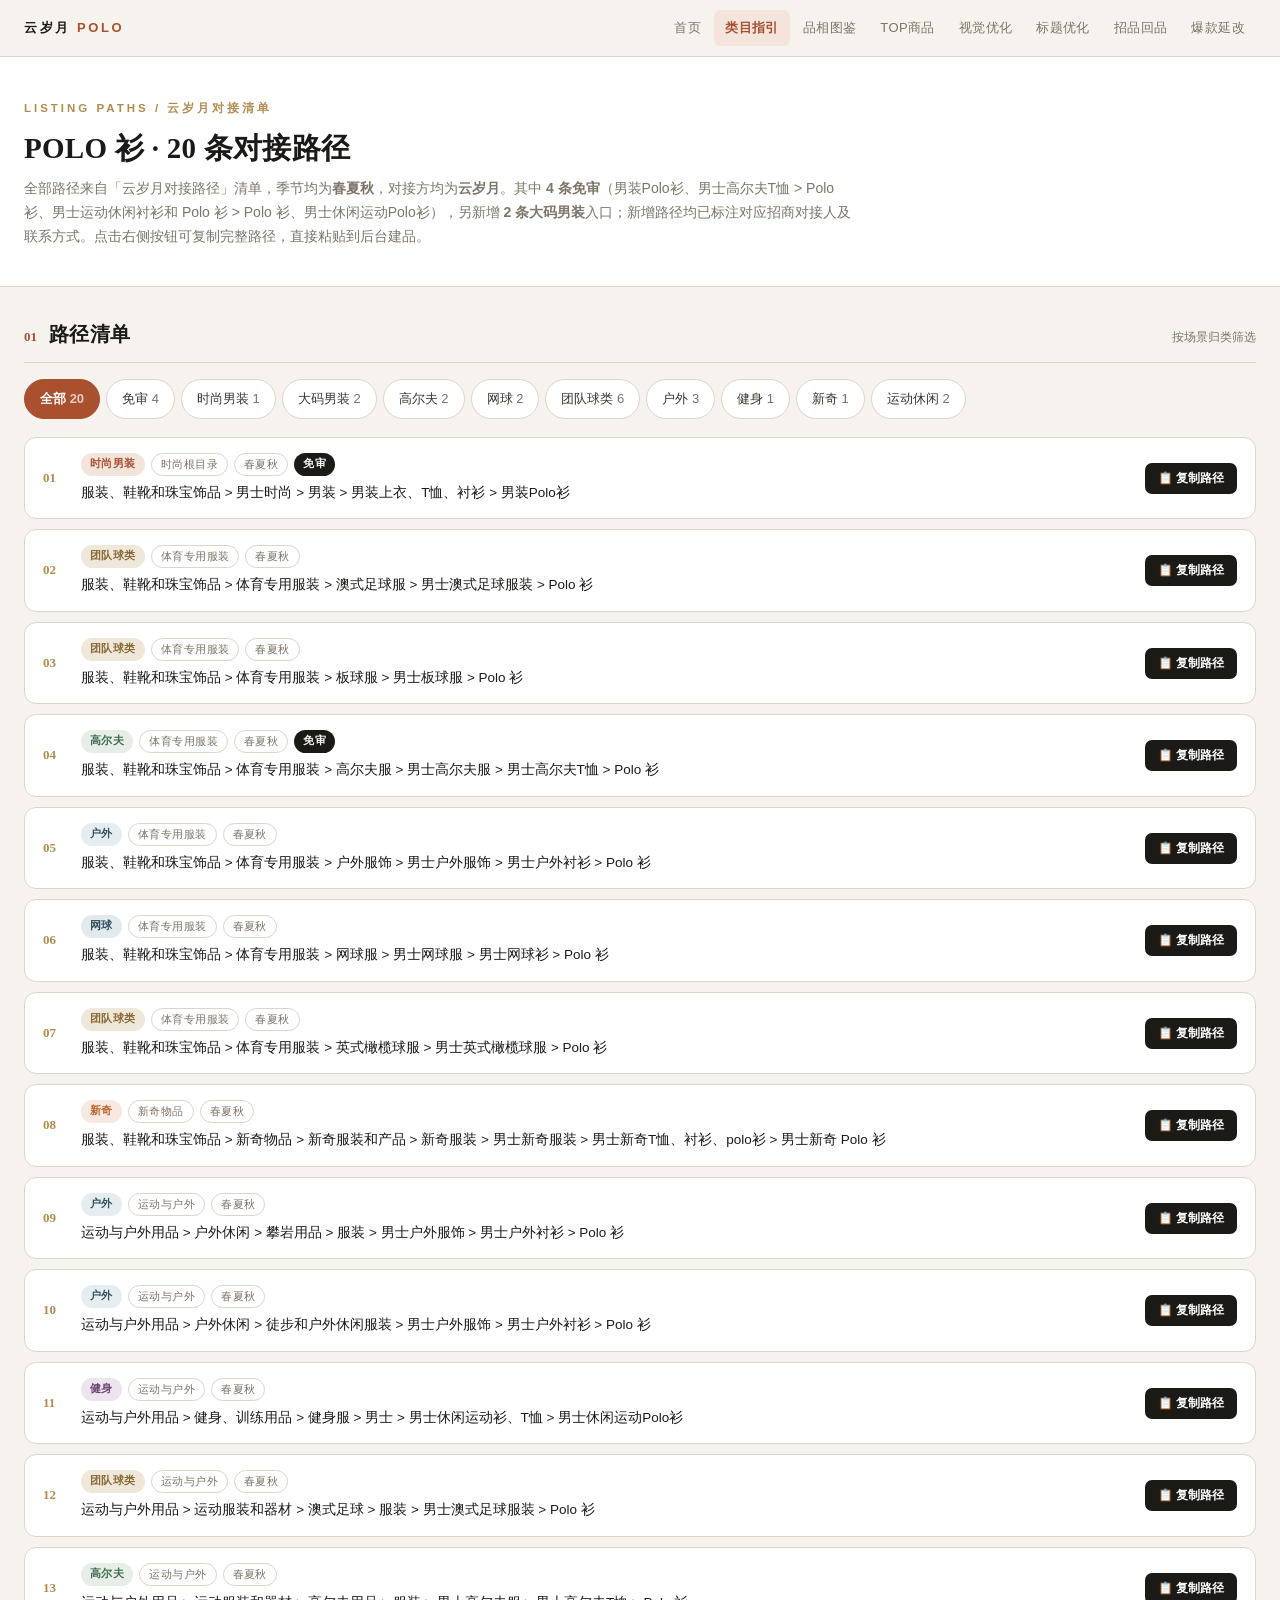
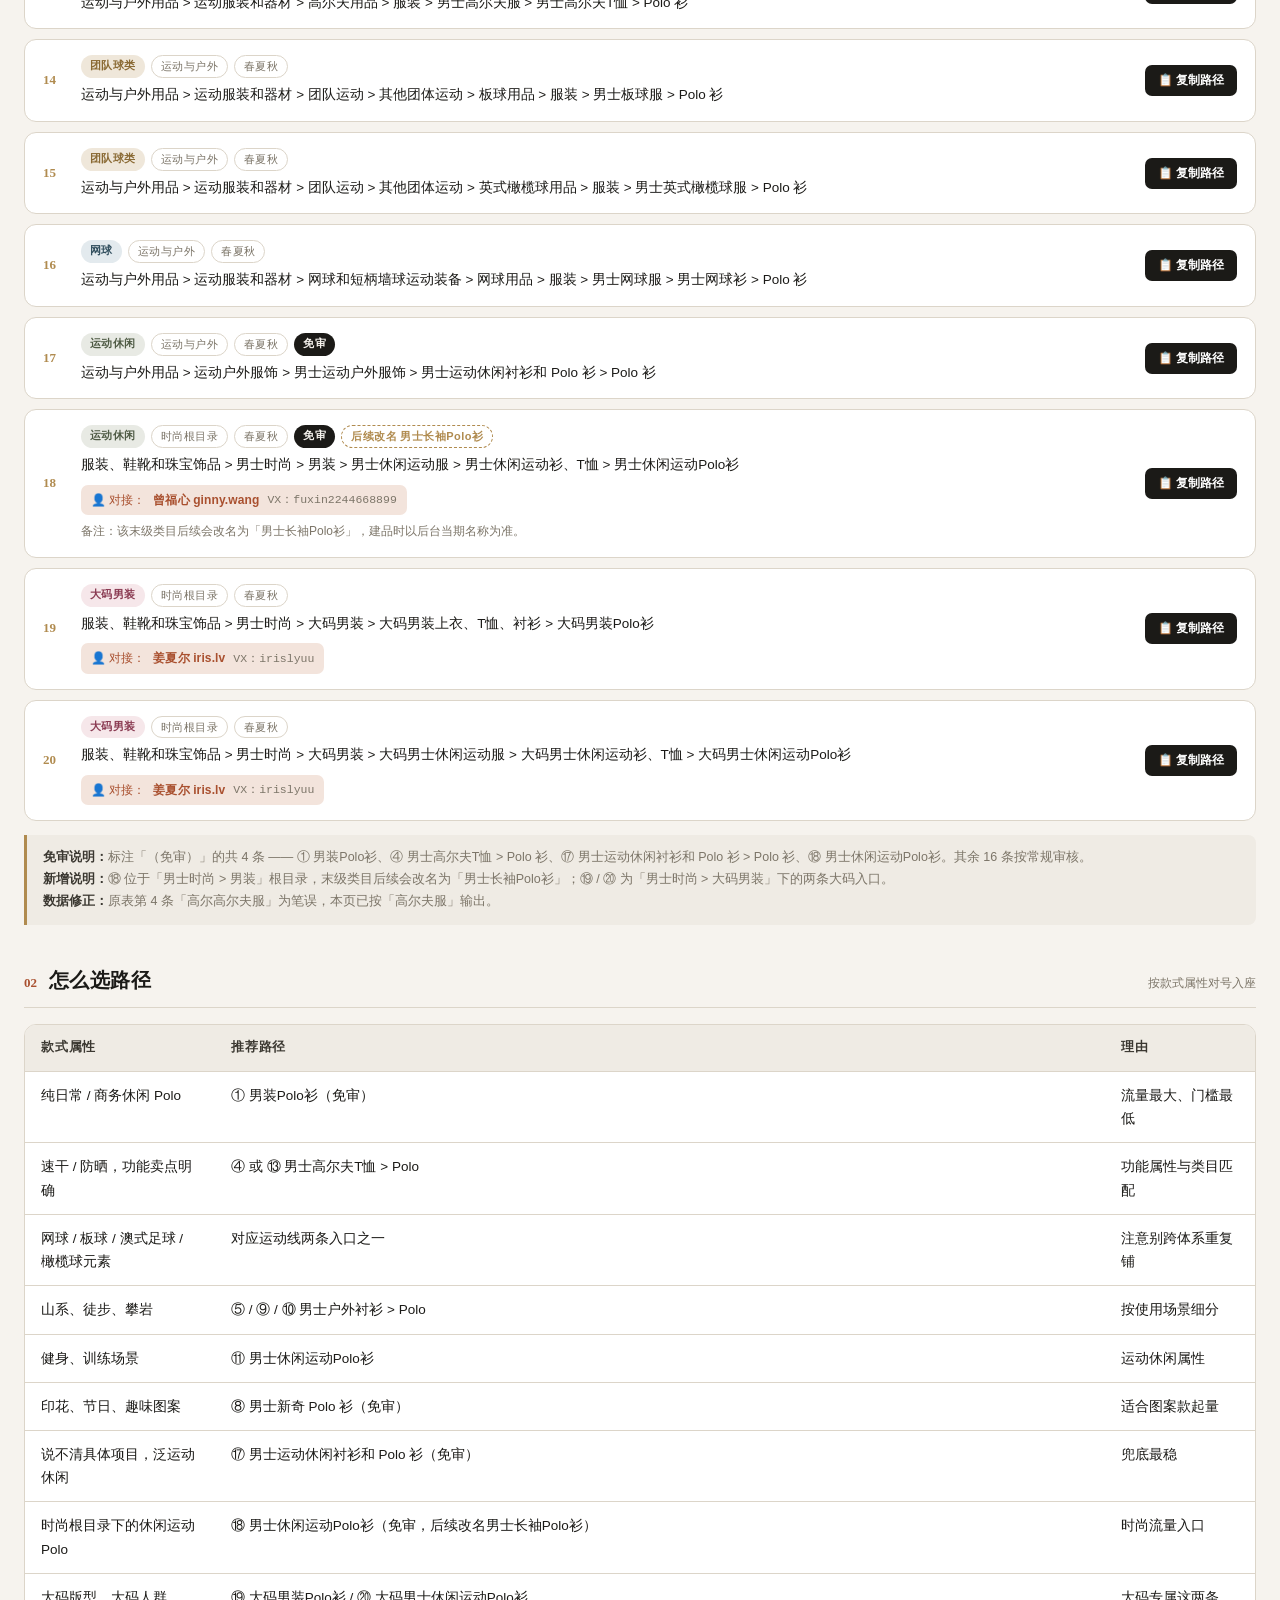
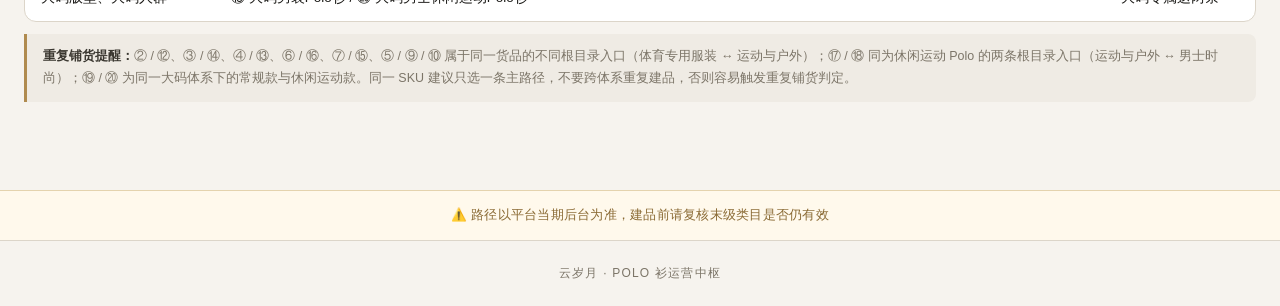
==== commit 99267ba5: "Add files via upload" ====
--- a/category-guide.html
+++ b/category-guide.html
@@ -25,7 +25,7 @@
 <div class="page-head"><div class="in">
   <div class="kicker">Listing Paths / 云岁月对接清单</div>
   <h1 class="serif">POLO 衫 · 20 条对接路径</h1>
-  <p class="lead">全部路径来自「云岁月对接路径」清单，季节均为<b>春夏秋</b>，对接方均为<b>云岁月</b>。其中 <b>4 条免审</b>（男装Polo衫、男士高尔夫T恤 &gt; Polo 衫、男士运动休闲衬衫和 Polo 衫 &gt; Polo 衫、男士休闲运动Polo衫），另新增 <b>2 条大码男装</b>入口。点击右侧按钮可复制完整路径，直接粘贴到后台建品。</p>
+  <p class="lead">全部路径来自「云岁月对接路径」清单，季节均为<b>春夏秋</b>，对接方均为<b>云岁月</b>。其中 <b>4 条免审</b>（男装Polo衫、男士高尔夫T恤 &gt; Polo 衫、男士运动休闲衬衫和 Polo 衫 &gt; Polo 衫、男士休闲运动Polo衫），另新增 <b>2 条大码男装</b>入口；新增路径均已标注对应招商对接人及联系方式。点击右侧按钮可复制完整路径，直接粘贴到后台建品。</p>
 </div></div>
 
 <div class="container">
@@ -175,7 +175,8 @@
       <div class="path-main">
         <div class="path-meta"><span class="badge b-active">运动休闲</span><span class="badge b-season">时尚根目录</span><span class="badge b-season">春夏秋</span><span class="badge b-free">免审</span><span class="badge b-note">后续改名 男士长袖Polo衫</span></div>
         <div class="path-text">服装、鞋靴和珠宝饰品 &gt; 男士时尚 &gt; 男装 &gt; 男士休闲运动服 &gt; 男士休闲运动衫、T恤 &gt; 男士休闲运动Polo衫</div>
-<div class="path-sub">备注：该末级类目后续会改名为「男士长袖Polo衫」，建品时以后台当期名称为准。</div>
+        <div class="path-owner">👤 对接：<b>曾福心 ginny.wang</b><span class="vx">VX：fuxin2244668899</span></div>
+        <div class="path-sub">备注：该末级类目后续会改名为「男士长袖Polo衫」，建品时以后台当期名称为准。</div>
       </div>
       <button class="copy-btn" data-path="服装、鞋靴和珠宝饰品 &gt; 男士时尚 &gt; 男装 &gt; 男士休闲运动服 &gt; 男士休闲运动衫、T恤 &gt; 男士休闲运动Polo衫" onclick="copyPath(this, this.dataset.path)">📋 复制路径</button>
     </div>
@@ -184,7 +185,8 @@
       <div class="path-main">
         <div class="path-meta"><span class="badge b-plus">大码男装</span><span class="badge b-season">时尚根目录</span><span class="badge b-season">春夏秋</span></div>
         <div class="path-text">服装、鞋靴和珠宝饰品 &gt; 男士时尚 &gt; 大码男装 &gt; 大码男装上衣、T恤、衬衫 &gt; 大码男装Polo衫</div>
-      </div>
+        <div class="path-owner">👤 对接：<b>姜夏尔 iris.lv</b><span class="vx">VX：irislyuu</span></div>
+              </div>
       <button class="copy-btn" data-path="服装、鞋靴和珠宝饰品 &gt; 男士时尚 &gt; 大码男装 &gt; 大码男装上衣、T恤、衬衫 &gt; 大码男装Polo衫" onclick="copyPath(this, this.dataset.path)">📋 复制路径</button>
     </div>
     <div class="path-card" data-cat="大码男装" data-free="0">
@@ -192,7 +194,8 @@
       <div class="path-main">
         <div class="path-meta"><span class="badge b-plus">大码男装</span><span class="badge b-season">时尚根目录</span><span class="badge b-season">春夏秋</span></div>
         <div class="path-text">服装、鞋靴和珠宝饰品 &gt; 男士时尚 &gt; 大码男装 &gt; 大码男士休闲运动服 &gt; 大码男士休闲运动衫、T恤 &gt; 大码男士休闲运动Polo衫</div>
-      </div>
+        <div class="path-owner">👤 对接：<b>姜夏尔 iris.lv</b><span class="vx">VX：irislyuu</span></div>
+              </div>
       <button class="copy-btn" data-path="服装、鞋靴和珠宝饰品 &gt; 男士时尚 &gt; 大码男装 &gt; 大码男士休闲运动服 &gt; 大码男士休闲运动衫、T恤 &gt; 大码男士休闲运动Polo衫" onclick="copyPath(this, this.dataset.path)">📋 复制路径</button>
     </div>
     </div>
--- a/style.css
+++ b/style.css
@@ -197,3 +197,12 @@
 .b-plus{background:#F6E7EA;color:#8A3B52}
 .b-note{background:transparent;color:var(--gold);border:1px dashed var(--gold);font-weight:600}
 .path-sub{font-size:12px;color:var(--muted);margin-top:6px;line-height:1.7}
+
+/* ---------- 路径对接人标注（类目指引） ---------- */
+.path-owner{display:flex;flex-wrap:wrap;align-items:center;gap:8px;margin-top:9px;padding:5px 10px;
+  font-size:12px;color:var(--rust);background:var(--rust-soft);border-radius:7px;line-height:1.7;width:fit-content}
+.path-owner b{font-weight:700;letter-spacing:.01em}
+.path-owner .vx{color:var(--muted);font-family:ui-monospace,SFMono-Regular,Menlo,Consolas,monospace;font-size:11.5px}
+
+/* ---------- 首页速览表的对接人小注 ---------- */
+.owner-inline{display:inline-block;margin-top:4px;font-size:11.5px;color:var(--rust);letter-spacing:.02em}
